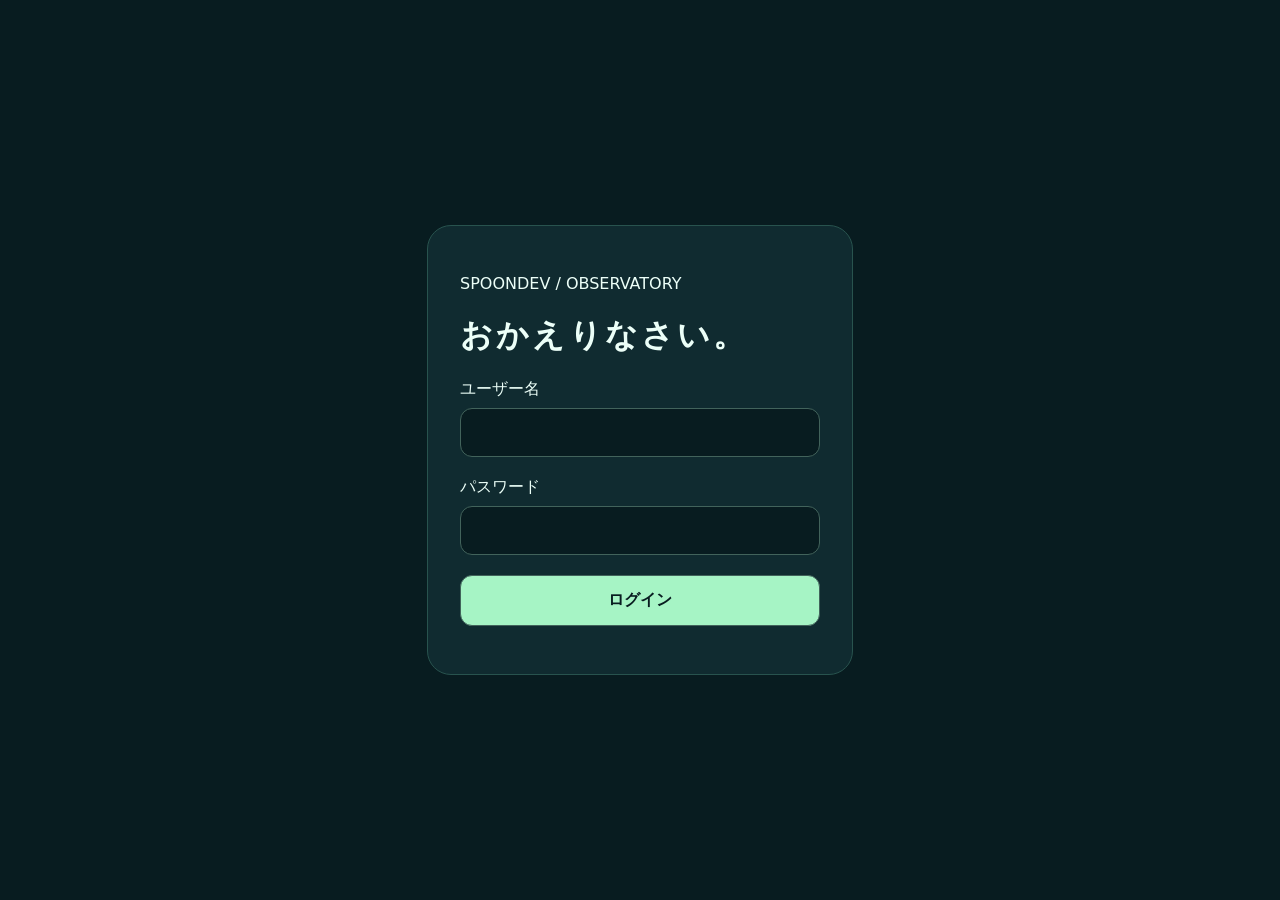
==== spoondev/static/login.html @ 24271804 "Add isolated accounts and authenticated Mac trial publishing" ====
<!doctype html><html lang="ja"><meta charset="utf-8"><meta name="viewport" content="width=device-width,initial-scale=1"><title>SpoonDev · Login</title><style>body{background:#081c20;color:#ecfff8;font:16px system-ui;margin:0;display:grid;min-height:100dvh;place-items:center}main{max-width:360px;width:80%;padding:32px;background:#102b30;border:1px solid #28534e;border-radius:24px}h1{letter-spacing:.1em}label{display:block;margin:20px 0}input,button{box-sizing:border-box;width:100%;padding:14px;border-radius:12px;border:1px solid #42635b;font:inherit}input{margin-top:8px;background:#081c20;color:white}button{background:#a6f4c5;color:#081c20;font-weight:bold;cursor:pointer}#error{color:#ffaaaa}</style><main><p>SPOONDEV / OBSERVATORY</p><h1>おかえりなさい。</h1><form id="login"><label>ユーザー名<input id="username" autocomplete="username" required maxlength="64"></label><label>パスワード<input id="password" type="password" autocomplete="current-password" required maxlength="1024"></label><button>ログイン</button><p id="error" role="alert"></p></form></main><script>document.querySelector('form').onsubmit=async e=>{e.preventDefault();const b=document.querySelector('button');b.disabled=true;try{const r=await fetch('/api/login',{method:'POST',headers:{'Content-Type':'application/json'},body:JSON.stringify({username:document.querySelector('#username').value,password:document.querySelector('#password').value})});const d=await r.json();if(!r.ok)throw Error(d.error);location.replace('/')}catch(e){document.querySelector('#error').textContent=e.message}finally{b.disabled=false}};</script></html>
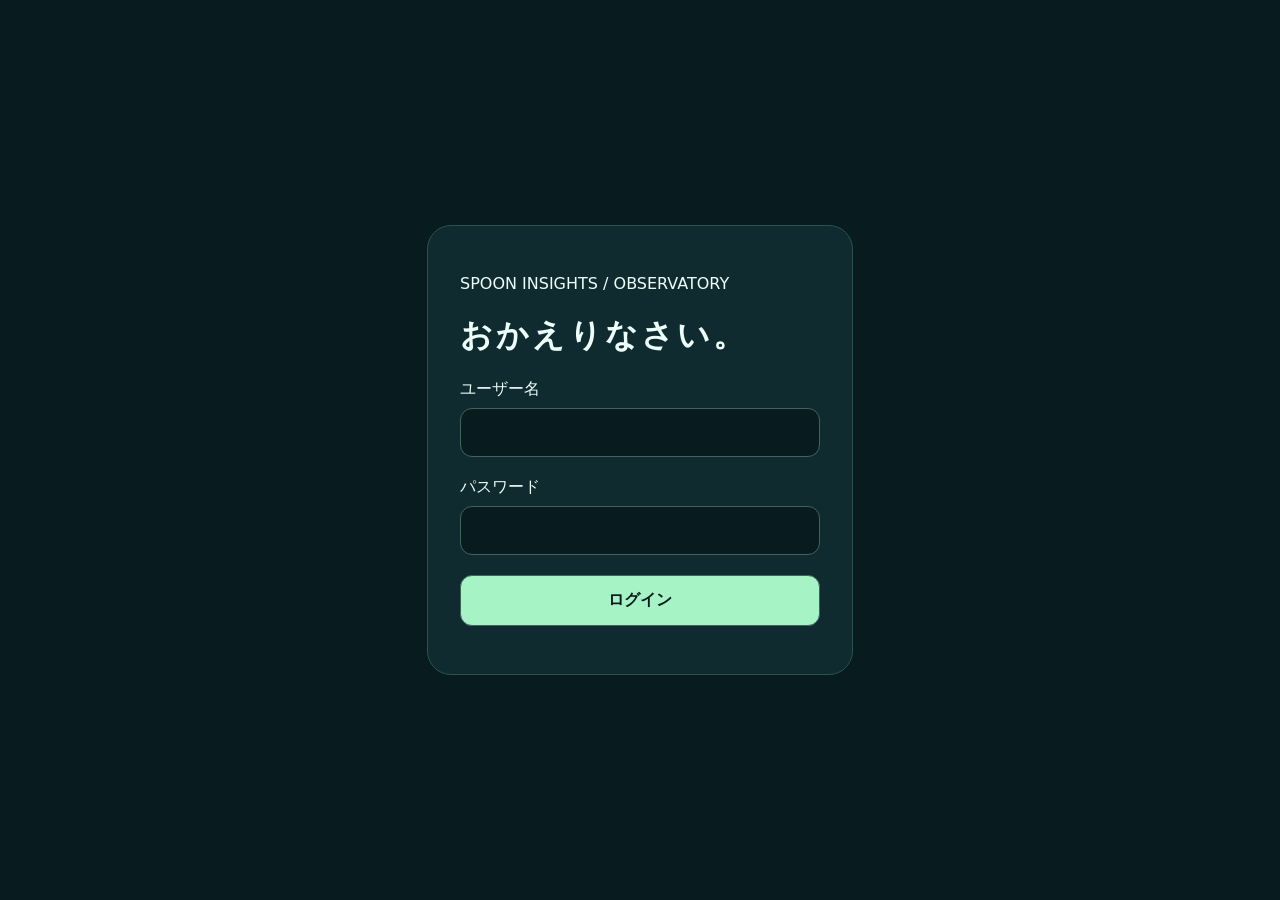
==== commit c5e9a8c3: "Use Spoon Insights as the product display name" ====
--- a/spoondev/static/login.html
+++ b/spoondev/static/login.html
@@ -1 +1 @@
-<!doctype html><html lang="ja"><meta charset="utf-8"><meta name="viewport" content="width=device-width,initial-scale=1"><title>SpoonDev · Login</title><style>body{background:#081c20;color:#ecfff8;font:16px system-ui;margin:0;display:grid;min-height:100dvh;place-items:center}main{max-width:360px;width:80%;padding:32px;background:#102b30;border:1px solid #28534e;border-radius:24px}h1{letter-spacing:.1em}label{display:block;margin:20px 0}input,button{box-sizing:border-box;width:100%;padding:14px;border-radius:12px;border:1px solid #42635b;font:inherit}input{margin-top:8px;background:#081c20;color:white}button{background:#a6f4c5;color:#081c20;font-weight:bold;cursor:pointer}#error{color:#ffaaaa}</style><main><p>SPOONDEV / OBSERVATORY</p><h1>おかえりなさい。</h1><form id="login"><label>ユーザー名<input id="username" autocomplete="username" required maxlength="64"></label><label>パスワード<input id="password" type="password" autocomplete="current-password" required maxlength="1024"></label><button>ログイン</button><p id="error" role="alert"></p></form></main><script>document.querySelector('form').onsubmit=async e=>{e.preventDefault();const b=document.querySelector('button');b.disabled=true;try{const r=await fetch('/api/login',{method:'POST',headers:{'Content-Type':'application/json'},body:JSON.stringify({username:document.querySelector('#username').value,password:document.querySelector('#password').value})});const d=await r.json();if(!r.ok)throw Error(d.error);location.replace('/')}catch(e){document.querySelector('#error').textContent=e.message}finally{b.disabled=false}};</script></html>
+<!doctype html><html lang="ja"><meta charset="utf-8"><meta name="viewport" content="width=device-width,initial-scale=1"><title>Spoon Insights · Login</title><style>body{background:#081c20;color:#ecfff8;font:16px system-ui;margin:0;display:grid;min-height:100dvh;place-items:center}main{max-width:360px;width:80%;padding:32px;background:#102b30;border:1px solid #28534e;border-radius:24px}h1{letter-spacing:.1em}label{display:block;margin:20px 0}input,button{box-sizing:border-box;width:100%;padding:14px;border-radius:12px;border:1px solid #42635b;font:inherit}input{margin-top:8px;background:#081c20;color:white}button{background:#a6f4c5;color:#081c20;font-weight:bold;cursor:pointer}#error{color:#ffaaaa}</style><main><p>SPOON INSIGHTS / OBSERVATORY</p><h1>おかえりなさい。</h1><form id="login"><label>ユーザー名<input id="username" autocomplete="username" required maxlength="64"></label><label>パスワード<input id="password" type="password" autocomplete="current-password" required maxlength="1024"></label><button>ログイン</button><p id="error" role="alert"></p></form></main><script>document.querySelector('form').onsubmit=async e=>{e.preventDefault();const b=document.querySelector('button');b.disabled=true;try{const r=await fetch('/api/login',{method:'POST',headers:{'Content-Type':'application/json'},body:JSON.stringify({username:document.querySelector('#username').value,password:document.querySelector('#password').value})});const d=await r.json();if(!r.ok)throw Error(d.error);location.replace('/')}catch(e){document.querySelector('#error').textContent=e.message}finally{b.disabled=false}};</script></html>
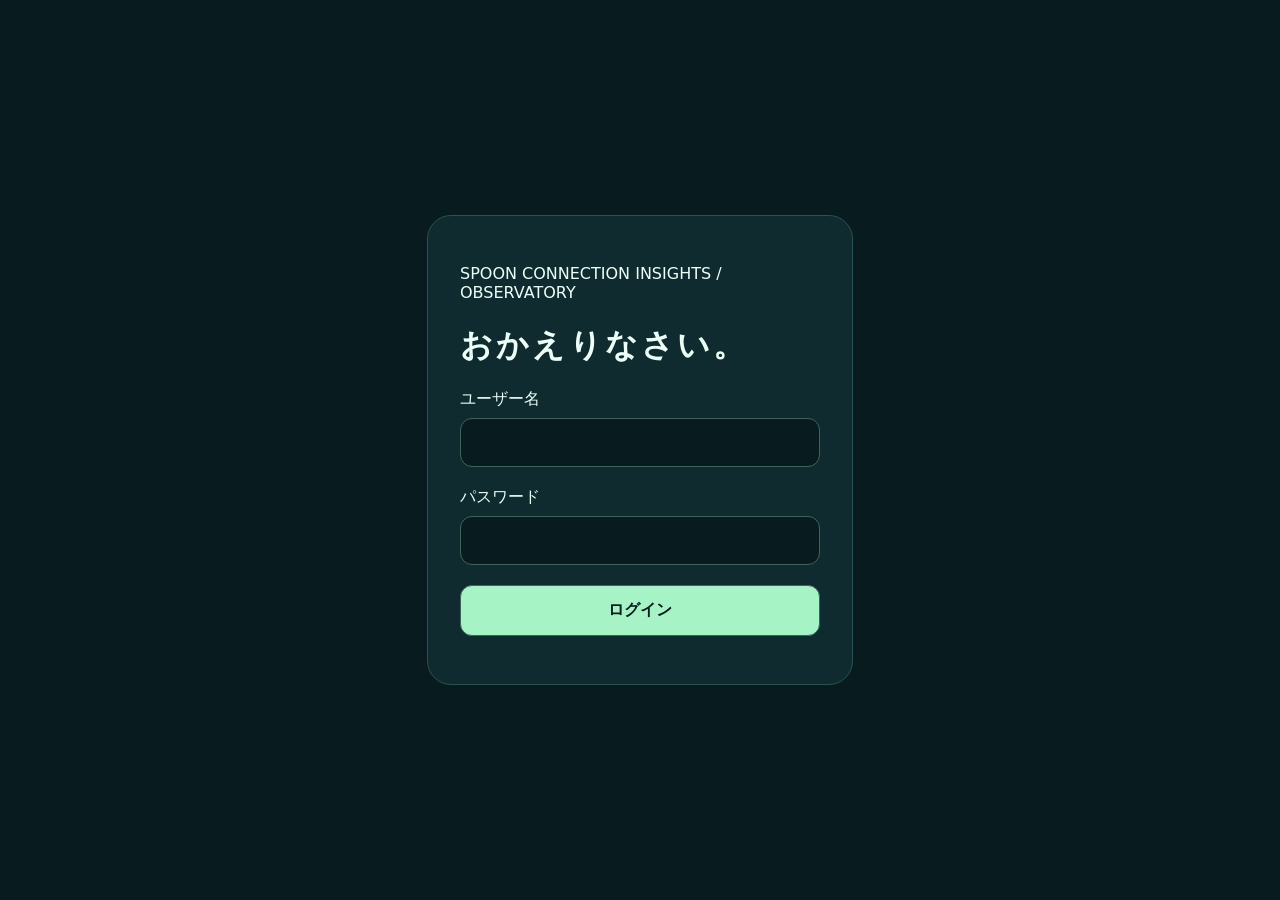
==== commit 8a4fcc36: "Brand SCI and reload public web without restarting the tunnel" ====
--- a/spoondev/static/login.html
+++ b/spoondev/static/login.html
@@ -1 +1 @@
-<!doctype html><html lang="ja"><meta charset="utf-8"><meta name="viewport" content="width=device-width,initial-scale=1"><title>Spoon Insights · Login</title><style>body{background:#081c20;color:#ecfff8;font:16px system-ui;margin:0;display:grid;min-height:100dvh;place-items:center}main{max-width:360px;width:80%;padding:32px;background:#102b30;border:1px solid #28534e;border-radius:24px}h1{letter-spacing:.1em}label{display:block;margin:20px 0}input,button{box-sizing:border-box;width:100%;padding:14px;border-radius:12px;border:1px solid #42635b;font:inherit}input{margin-top:8px;background:#081c20;color:white}button{background:#a6f4c5;color:#081c20;font-weight:bold;cursor:pointer}#error{color:#ffaaaa}</style><main><p>SPOON INSIGHTS / OBSERVATORY</p><h1>おかえりなさい。</h1><form id="login"><label>ユーザー名<input id="username" autocomplete="username" required maxlength="64"></label><label>パスワード<input id="password" type="password" autocomplete="current-password" required maxlength="1024"></label><button>ログイン</button><p id="error" role="alert"></p></form></main><script>document.querySelector('form').onsubmit=async e=>{e.preventDefault();const b=document.querySelector('button');b.disabled=true;try{const r=await fetch('/api/login',{method:'POST',headers:{'Content-Type':'application/json'},body:JSON.stringify({username:document.querySelector('#username').value,password:document.querySelector('#password').value})});const d=await r.json();if(!r.ok)throw Error(d.error);location.replace('/')}catch(e){document.querySelector('#error').textContent=e.message}finally{b.disabled=false}};</script></html>
+<!doctype html><html lang="ja"><meta charset="utf-8"><meta name="viewport" content="width=device-width,initial-scale=1"><title>Spoon Connection Insights · Login</title><style>body{background:#081c20;color:#ecfff8;font:16px system-ui;margin:0;display:grid;min-height:100dvh;place-items:center}main{max-width:360px;width:80%;padding:32px;background:#102b30;border:1px solid #28534e;border-radius:24px}h1{letter-spacing:.1em}label{display:block;margin:20px 0}input,button{box-sizing:border-box;width:100%;padding:14px;border-radius:12px;border:1px solid #42635b;font:inherit}input{margin-top:8px;background:#081c20;color:white}button{background:#a6f4c5;color:#081c20;font-weight:bold;cursor:pointer}#error{color:#ffaaaa}</style><main><p>SPOON CONNECTION INSIGHTS / OBSERVATORY</p><h1>おかえりなさい。</h1><form id="login"><label>ユーザー名<input id="username" autocomplete="username" required maxlength="64"></label><label>パスワード<input id="password" type="password" autocomplete="current-password" required maxlength="1024"></label><button>ログイン</button><p id="error" role="alert"></p></form></main><script>document.querySelector('form').onsubmit=async e=>{e.preventDefault();const b=document.querySelector('button');b.disabled=true;try{const r=await fetch('/api/login',{method:'POST',headers:{'Content-Type':'application/json'},body:JSON.stringify({username:document.querySelector('#username').value,password:document.querySelector('#password').value})});const d=await r.json();if(!r.ok)throw Error(d.error);location.replace('/')}catch(e){document.querySelector('#error').textContent=e.message}finally{b.disabled=false}};</script></html>
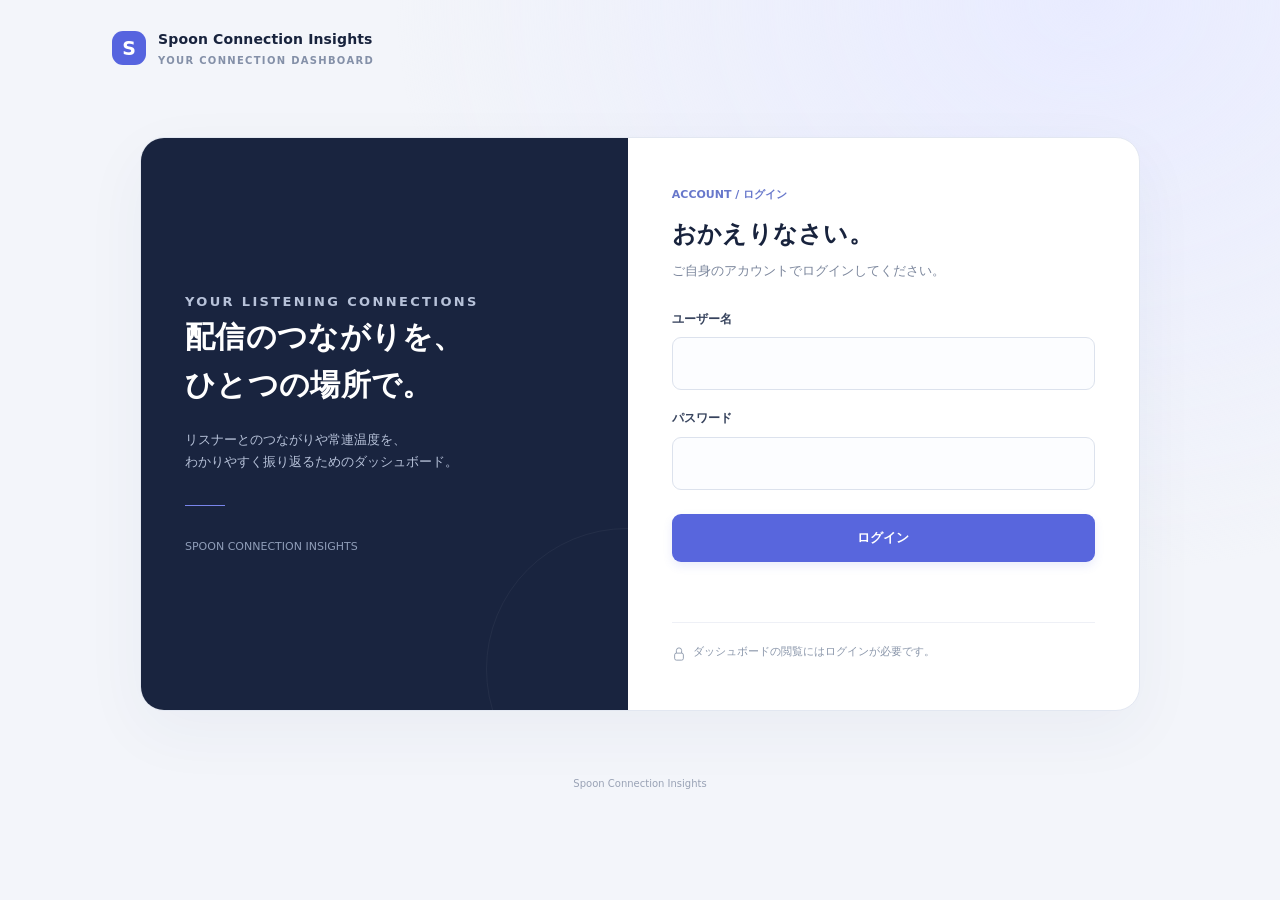
==== commit 97424910: "feat: add v0.2 broadcaster workspace and account settings" ====
--- a/spoondev/static/login.html
+++ b/spoondev/static/login.html
@@ -1 +1,3 @@
-<!doctype html><html lang="ja"><meta charset="utf-8"><meta name="viewport" content="width=device-width,initial-scale=1"><title>Spoon Connection Insights · Login</title><style>body{background:#081c20;color:#ecfff8;font:16px system-ui;margin:0;display:grid;min-height:100dvh;place-items:center}main{max-width:360px;width:80%;padding:32px;background:#102b30;border:1px solid #28534e;border-radius:24px}h1{letter-spacing:.1em}label{display:block;margin:20px 0}input,button{box-sizing:border-box;width:100%;padding:14px;border-radius:12px;border:1px solid #42635b;font:inherit}input{margin-top:8px;background:#081c20;color:white}button{background:#a6f4c5;color:#081c20;font-weight:bold;cursor:pointer}#error{color:#ffaaaa}</style><main><p>SPOON CONNECTION INSIGHTS / OBSERVATORY</p><h1>おかえりなさい。</h1><form id="login"><label>ユーザー名<input id="username" autocomplete="username" required maxlength="64"></label><label>パスワード<input id="password" type="password" autocomplete="current-password" required maxlength="1024"></label><button>ログイン</button><p id="error" role="alert"></p></form></main><script>document.querySelector('form').onsubmit=async e=>{e.preventDefault();const b=document.querySelector('button');b.disabled=true;try{const r=await fetch('/api/login',{method:'POST',headers:{'Content-Type':'application/json'},body:JSON.stringify({username:document.querySelector('#username').value,password:document.querySelector('#password').value})});const d=await r.json();if(!r.ok)throw Error(d.error);location.replace('/')}catch(e){document.querySelector('#error').textContent=e.message}finally{b.disabled=false}};</script></html>
+<!doctype html>
+<html lang="ja"><head><meta charset="utf-8"><meta name="viewport" content="width=device-width,initial-scale=1"><title>Spoon Connection Insights · ログイン</title><style>*{box-sizing:border-box}body{margin:0;background:#f3f5fa;color:#18233d;font-family:Inter,"Noto Sans JP","Hiragino Kaku Gothic ProN",Meiryo,system-ui,sans-serif;font-size:15px;line-height:1.7;min-height:100dvh}body:before{content:"";position:fixed;inset:0;background:radial-gradient(ellipse at 85% 0%,#e8ebff 0,transparent 45%);pointer-events:none}header{position:relative;max-width:1120px;margin:auto;padding:28px 32px;display:flex;align-items:center;gap:12px}.mark{height:34px;width:34px;display:grid;place-items:center;border-radius:11px;color:white;background:#5664df;font-weight:800;font-size:19px}.brand{font-size:14px;font-weight:750;letter-spacing:.01em}.brand small{display:block;color:#8490a8;font-size:10px;letter-spacing:.13em;font-weight:600}main{position:relative;max-width:1000px;margin:40px auto 64px;display:grid;grid-template-columns:1fr 1.05fr;background:#fff;border:1px solid #e2e7f1;border-radius:24px;overflow:hidden;box-shadow:0 20px 65px #2638660c}.intro{background:#19243f;color:#fff;padding:56px 44px;display:flex;flex-direction:column;justify-content:center;position:relative;overflow:hidden}.intro:before{content:"";width:280px;height:280px;border:1px solid #ffffff0c;border-radius:50%;position:absolute;right:-140px;bottom:-100px}.eyebrow{font-size:10px;letter-spacing:.18em;font-weight:700;color:#a9b3ff;margin:0 0 24px}.intro h2{font-size:30px;line-height:1.6;font-weight:650;letter-spacing:.01em;margin:0 0 20px}.intro p{color:#b7c2d9;font-size:13px;margin:0;max-width:330px}.intro .line{height:1px;width:40px;background:#7985eb;margin:32px 0}.footnote{color:#8f9db8!important;font-size:11px!important}.form-panel{padding:48px 44px}.step{font-size:11px;color:#6878cb;font-weight:700;margin:0 0 12px}h1{font-size:24px;letter-spacing:.01em;line-height:1.5;margin:0 0 8px}.description{font-size:13px;color:#7b869c;margin:0 0 26px}label{display:block;margin:18px 0;color:#37435d;font-size:12px;font-weight:650}input{display:block;width:100%;margin-top:8px;padding:12px 14px;border:1px solid #dce2ed;border-radius:9px;background:#fcfdff;color:#18233d;font:inherit;font-size:16px;transition:border-color .15s,box-shadow .15s}input:hover{border-color:#b9c3d8}input:focus{outline:none;border-color:#6876df;box-shadow:0 0 0 3px #6876df1a}button{border:0;border-radius:9px;width:100%;padding:13px 16px;background:#5866dd;color:white;font:inherit;font-size:13px;font-weight:700;cursor:pointer;margin-top:6px;box-shadow:0 4px 10px #5866dd20}button:hover{background:#4a58cb}button:focus-visible{outline:3px solid #adb6ff;outline-offset:3px}button:disabled{cursor:wait;opacity:.65}.hint{font-size:11px;color:#8792a8;margin:14px 0 0}#error{font-size:12px;color:#b73550;margin:16px 0 0;overflow-wrap:anywhere;min-height:20px}.privacy{font-size:11px;color:#8a96aa;display:flex;align-items:flex-start;gap:7px;margin-top:24px;padding-top:20px;border-top:1px solid #eef0f6}.privacy svg{flex:0 0 14px;margin-top:3px}footer{position:relative;color:#99a2b5;text-align:center;font-size:10px;margin:0 16px 28px}@media(max-width:760px){header{padding:20px 24px}main{margin:16px 24px 28px;max-width:460px;grid-template-columns:1fr;border-radius:18px}.intro{padding:25px 28px}.intro h2{font-size:21px;margin:0 0 8px}.intro .eyebrow{margin-bottom:12px;font-size:9px}.intro .line,.intro .footnote{display:none}.intro p{font-size:12px}.form-panel{padding:30px 28px}h1{font-size:22px}.description{margin-bottom:22px}}@media(max-width:360px){header{padding:16px}.brand{font-size:12px}main{margin:10px 14px 24px}.intro{padding:23px}.form-panel{padding:26px 23px}.intro h2{font-size:20px}h1{font-size:20px}}</style></head>
+<body><header><span class="mark" aria-hidden="true">S</span><div class="brand">Spoon Connection Insights<small>YOUR CONNECTION DASHBOARD</small></div></header><main><section class="intro"><p class="eyebrow">YOUR LISTENING CONNECTIONS</p><h2>配信のつながりを、<br>ひとつの場所で。</h2><p>リスナーとのつながりや常連温度を、<br>わかりやすく振り返るためのダッシュボード。</p><div class="line"></div><p class="footnote">SPOON CONNECTION INSIGHTS</p></section><section class="form-panel"><p class="step">ACCOUNT / ログイン</p><h1>おかえりなさい。</h1><p class="description">ご自身のアカウントでログインしてください。</p><form id="login"><label for="username">ユーザー名<input id="username" autocomplete="username" required maxlength="64"></label><label for="password">パスワード<input id="password" type="password" autocomplete="current-password" required maxlength="1024"></label><button type="submit">ログイン</button><p id="error" role="alert" aria-live="polite"></p></form><div class="privacy"><svg width="14" height="16" viewBox="0 0 16 18" fill="none" aria-hidden="true"><rect x="3" y="8" width="10" height="8" rx="2" stroke="currentColor"/><path d="M5 8V5a3 3 0 016 0v3" stroke="currentColor"/></svg><span>ダッシュボードの閲覧にはログインが必要です。</span></div></section></main><footer>Spoon Connection Insights</footer><script>document.querySelector('form').onsubmit=async e=>{e.preventDefault();const b=document.querySelector('button');b.disabled=true;try{const r=await fetch('/api/login',{method:'POST',headers:{'Content-Type':'application/json'},body:JSON.stringify({username:document.querySelector('#username').value,password:document.querySelector('#password').value})});const d=await r.json();if(!r.ok)throw Error(d.error);location.replace('/')}catch(e){document.querySelector('#error').textContent=e.message}finally{b.disabled=false}};</script></body></html>
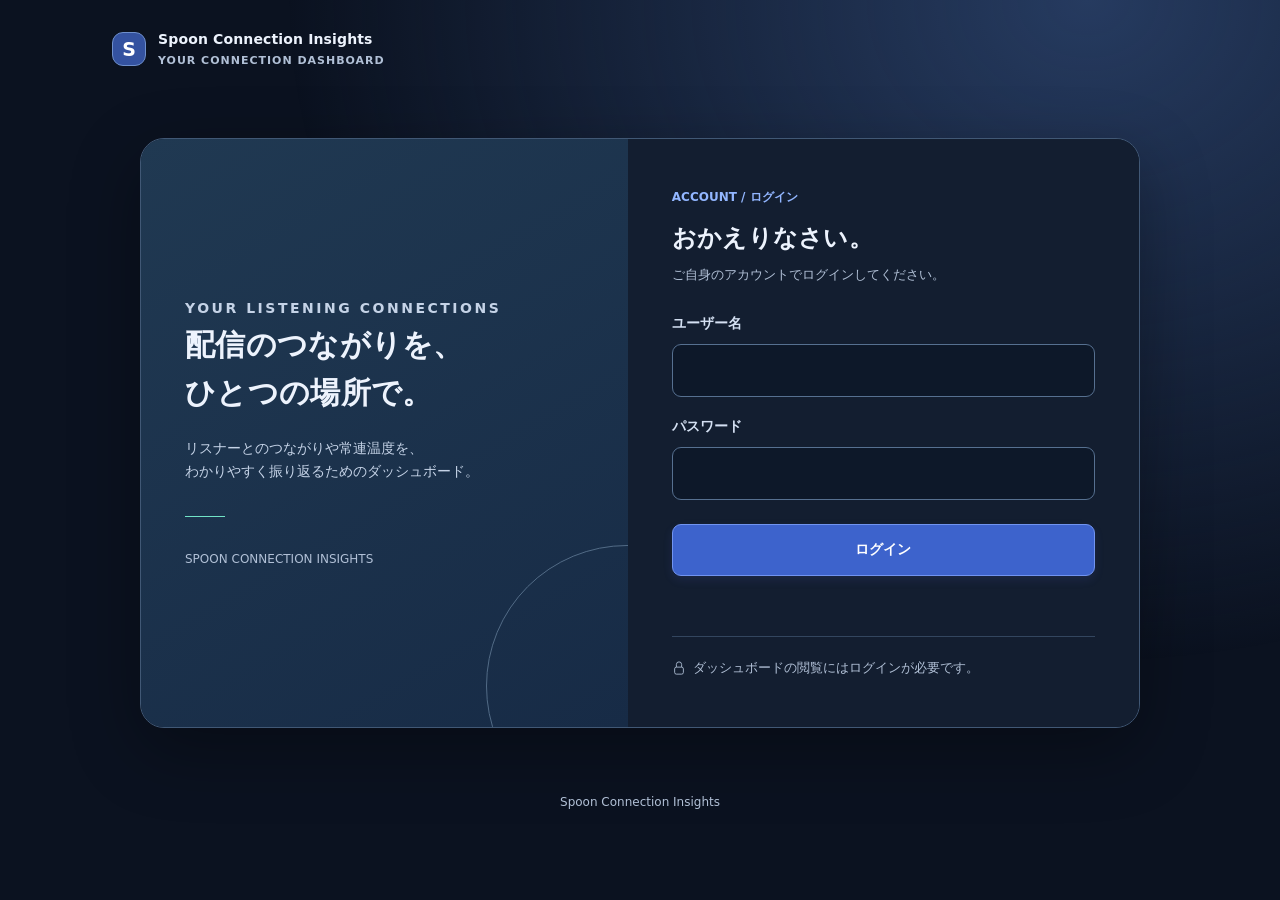
==== commit 34c4f6e2: "Add compact listener UI and personal hourly analytics for v0.2.2" ====
--- a/spoondev/static/login.html
+++ b/spoondev/static/login.html
@@ -1,3 +1,33 @@
 <!doctype html>
-<html lang="ja"><head><meta charset="utf-8"><meta name="viewport" content="width=device-width,initial-scale=1"><title>Spoon Connection Insights · ログイン</title><style>*{box-sizing:border-box}body{margin:0;background:#f3f5fa;color:#18233d;font-family:Inter,"Noto Sans JP","Hiragino Kaku Gothic ProN",Meiryo,system-ui,sans-serif;font-size:15px;line-height:1.7;min-height:100dvh}body:before{content:"";position:fixed;inset:0;background:radial-gradient(ellipse at 85% 0%,#e8ebff 0,transparent 45%);pointer-events:none}header{position:relative;max-width:1120px;margin:auto;padding:28px 32px;display:flex;align-items:center;gap:12px}.mark{height:34px;width:34px;display:grid;place-items:center;border-radius:11px;color:white;background:#5664df;font-weight:800;font-size:19px}.brand{font-size:14px;font-weight:750;letter-spacing:.01em}.brand small{display:block;color:#8490a8;font-size:10px;letter-spacing:.13em;font-weight:600}main{position:relative;max-width:1000px;margin:40px auto 64px;display:grid;grid-template-columns:1fr 1.05fr;background:#fff;border:1px solid #e2e7f1;border-radius:24px;overflow:hidden;box-shadow:0 20px 65px #2638660c}.intro{background:#19243f;color:#fff;padding:56px 44px;display:flex;flex-direction:column;justify-content:center;position:relative;overflow:hidden}.intro:before{content:"";width:280px;height:280px;border:1px solid #ffffff0c;border-radius:50%;position:absolute;right:-140px;bottom:-100px}.eyebrow{font-size:10px;letter-spacing:.18em;font-weight:700;color:#a9b3ff;margin:0 0 24px}.intro h2{font-size:30px;line-height:1.6;font-weight:650;letter-spacing:.01em;margin:0 0 20px}.intro p{color:#b7c2d9;font-size:13px;margin:0;max-width:330px}.intro .line{height:1px;width:40px;background:#7985eb;margin:32px 0}.footnote{color:#8f9db8!important;font-size:11px!important}.form-panel{padding:48px 44px}.step{font-size:11px;color:#6878cb;font-weight:700;margin:0 0 12px}h1{font-size:24px;letter-spacing:.01em;line-height:1.5;margin:0 0 8px}.description{font-size:13px;color:#7b869c;margin:0 0 26px}label{display:block;margin:18px 0;color:#37435d;font-size:12px;font-weight:650}input{display:block;width:100%;margin-top:8px;padding:12px 14px;border:1px solid #dce2ed;border-radius:9px;background:#fcfdff;color:#18233d;font:inherit;font-size:16px;transition:border-color .15s,box-shadow .15s}input:hover{border-color:#b9c3d8}input:focus{outline:none;border-color:#6876df;box-shadow:0 0 0 3px #6876df1a}button{border:0;border-radius:9px;width:100%;padding:13px 16px;background:#5866dd;color:white;font:inherit;font-size:13px;font-weight:700;cursor:pointer;margin-top:6px;box-shadow:0 4px 10px #5866dd20}button:hover{background:#4a58cb}button:focus-visible{outline:3px solid #adb6ff;outline-offset:3px}button:disabled{cursor:wait;opacity:.65}.hint{font-size:11px;color:#8792a8;margin:14px 0 0}#error{font-size:12px;color:#b73550;margin:16px 0 0;overflow-wrap:anywhere;min-height:20px}.privacy{font-size:11px;color:#8a96aa;display:flex;align-items:flex-start;gap:7px;margin-top:24px;padding-top:20px;border-top:1px solid #eef0f6}.privacy svg{flex:0 0 14px;margin-top:3px}footer{position:relative;color:#99a2b5;text-align:center;font-size:10px;margin:0 16px 28px}@media(max-width:760px){header{padding:20px 24px}main{margin:16px 24px 28px;max-width:460px;grid-template-columns:1fr;border-radius:18px}.intro{padding:25px 28px}.intro h2{font-size:21px;margin:0 0 8px}.intro .eyebrow{margin-bottom:12px;font-size:9px}.intro .line,.intro .footnote{display:none}.intro p{font-size:12px}.form-panel{padding:30px 28px}h1{font-size:22px}.description{margin-bottom:22px}}@media(max-width:360px){header{padding:16px}.brand{font-size:12px}main{margin:10px 14px 24px}.intro{padding:23px}.form-panel{padding:26px 23px}.intro h2{font-size:20px}h1{font-size:20px}}</style></head>
+<html lang="ja"><head><meta charset="utf-8"><meta name="viewport" content="width=device-width,initial-scale=1"><title>Spoon Connection Insights · ログイン</title><style>*{box-sizing:border-box}body{margin:0;background:#f3f5fa;color:#18233d;font-family:Inter,"Noto Sans JP","Hiragino Kaku Gothic ProN",Meiryo,system-ui,sans-serif;font-size:15px;line-height:1.7;min-height:100dvh}body:before{content:"";position:fixed;inset:0;background:radial-gradient(ellipse at 85% 0%,#e8ebff 0,transparent 45%);pointer-events:none}header{position:relative;max-width:1120px;margin:auto;padding:28px 32px;display:flex;align-items:center;gap:12px}.mark{height:34px;width:34px;display:grid;place-items:center;border-radius:11px;color:white;background:#5664df;font-weight:800;font-size:19px}.brand{font-size:14px;font-weight:750;letter-spacing:.01em}.brand small{display:block;color:#8490a8;font-size:10px;letter-spacing:.13em;font-weight:600}main{position:relative;max-width:1000px;margin:40px auto 64px;display:grid;grid-template-columns:1fr 1.05fr;background:#fff;border:1px solid #e2e7f1;border-radius:24px;overflow:hidden;box-shadow:0 20px 65px #2638660c}.intro{background:#19243f;color:#fff;padding:56px 44px;display:flex;flex-direction:column;justify-content:center;position:relative;overflow:hidden}.intro:before{content:"";width:280px;height:280px;border:1px solid #ffffff0c;border-radius:50%;position:absolute;right:-140px;bottom:-100px}.eyebrow{font-size:10px;letter-spacing:.18em;font-weight:700;color:#a9b3ff;margin:0 0 24px}.intro h2{font-size:30px;line-height:1.6;font-weight:650;letter-spacing:.01em;margin:0 0 20px}.intro p{color:#b7c2d9;font-size:13px;margin:0;max-width:330px}.intro .line{height:1px;width:40px;background:#7985eb;margin:32px 0}.footnote{color:#8f9db8!important;font-size:11px!important}.form-panel{padding:48px 44px}.step{font-size:11px;color:#6878cb;font-weight:700;margin:0 0 12px}h1{font-size:24px;letter-spacing:.01em;line-height:1.5;margin:0 0 8px}.description{font-size:13px;color:#7b869c;margin:0 0 26px}label{display:block;margin:18px 0;color:#37435d;font-size:12px;font-weight:650}input{display:block;width:100%;margin-top:8px;padding:12px 14px;border:1px solid #dce2ed;border-radius:9px;background:#fcfdff;color:#18233d;font:inherit;font-size:16px;transition:border-color .15s,box-shadow .15s}input:hover{border-color:#b9c3d8}input:focus{outline:none;border-color:#6876df;box-shadow:0 0 0 3px #6876df1a}button{border:0;border-radius:9px;width:100%;padding:13px 16px;background:#5866dd;color:white;font:inherit;font-size:13px;font-weight:700;cursor:pointer;margin-top:6px;box-shadow:0 4px 10px #5866dd20}button:hover{background:#4a58cb}button:focus-visible{outline:3px solid #adb6ff;outline-offset:3px}button:disabled{cursor:wait;opacity:.65}.hint{font-size:11px;color:#8792a8;margin:14px 0 0}#error{font-size:12px;color:#b73550;margin:16px 0 0;overflow-wrap:anywhere;min-height:20px}.privacy{font-size:11px;color:#8a96aa;display:flex;align-items:flex-start;gap:7px;margin-top:24px;padding-top:20px;border-top:1px solid #eef0f6}.privacy svg{flex:0 0 14px;margin-top:3px}footer{position:relative;color:#99a2b5;text-align:center;font-size:10px;margin:0 16px 28px}@media(max-width:760px){header{padding:20px 24px}main{margin:16px 24px 28px;max-width:460px;grid-template-columns:1fr;border-radius:18px}.intro{padding:25px 28px}.intro h2{font-size:21px;margin:0 0 8px}.intro .eyebrow{margin-bottom:12px;font-size:9px}.intro .line,.intro .footnote{display:none}.intro p{font-size:12px}.form-panel{padding:30px 28px}h1{font-size:22px}.description{margin-bottom:22px}}@media(max-width:360px){header{padding:16px}.brand{font-size:12px}main{margin:10px 14px 24px}.intro{padding:23px}.form-panel{padding:26px 23px}.intro h2{font-size:20px}h1{font-size:20px}}
+/* v0.2.2 matches the dashboard without loading authenticated assets. */
+:root{color-scheme:dark}
+body{background:#0b1220;color:#edf3fd}
+body:before{background:radial-gradient(ellipse at 85% 0%,#263b60 0,transparent 52%)}
+.mark{background:#3452a0;border:1px solid #6e8fcc}
+.brand small{color:#b1c0d6;font-size:11px;letter-spacing:.09em}
+main{background:#131e30;border-color:#415875;box-shadow:0 22px 70px #0005}
+.intro{background:linear-gradient(150deg,#203952,#172b46);color:#edf3fd}
+.intro:before{border-color:#526b86}
+.eyebrow{color:#71e4c7;font-size:11px}
+.intro p{color:#c5d3e7;font-size:14px}
+.intro .line{background:#71e4c7}
+.footnote{color:#b1c0d6!important;font-size:12px!important}
+.form-panel{background:#131e30}
+.step{color:#92b6ff;font-size:12px}
+.description,.hint,.privacy{color:#b1c0d6;font-size:13px}
+label{color:#d4e0f2;font-size:14px}
+input{background:#0d1829;color:#edf3fd;border-color:#567090}
+input:hover{border-color:#829bbb}
+input:focus{border-color:#71e4c7;box-shadow:0 0 0 3px #71e4c72b}
+button{background:#3d63cc;border:1px solid #7194f0;color:#fff;font-size:14px;min-height:46px}
+button:hover{background:#4c74df}
+button:focus-visible{outline-color:#71e4c7}
+#error{color:#ffacb4;font-size:14px}
+.privacy{border-color:#33465f}
+footer{color:#b1c0d6;font-size:12px}
+@media(max-width:760px){header{padding:20px}.intro{padding:24px}.intro .eyebrow{font-size:11px}.intro p{font-size:13px}.form-panel{padding:28px 24px}.brand small{font-size:11px}main{margin:16px 20px 28px}.description{font-size:13px}}
+@media(max-width:360px){header{padding:16px}.brand{font-size:13px}.brand small{font-size:10px}main{margin:10px 12px 24px}.intro,.form-panel{padding:22px}.intro h2,h1{font-size:21px}}
+@media(prefers-reduced-motion:reduce){*{transition:none!important}}
+</style></head>
 <body><header><span class="mark" aria-hidden="true">S</span><div class="brand">Spoon Connection Insights<small>YOUR CONNECTION DASHBOARD</small></div></header><main><section class="intro"><p class="eyebrow">YOUR LISTENING CONNECTIONS</p><h2>配信のつながりを、<br>ひとつの場所で。</h2><p>リスナーとのつながりや常連温度を、<br>わかりやすく振り返るためのダッシュボード。</p><div class="line"></div><p class="footnote">SPOON CONNECTION INSIGHTS</p></section><section class="form-panel"><p class="step">ACCOUNT / ログイン</p><h1>おかえりなさい。</h1><p class="description">ご自身のアカウントでログインしてください。</p><form id="login"><label for="username">ユーザー名<input id="username" autocomplete="username" required maxlength="64"></label><label for="password">パスワード<input id="password" type="password" autocomplete="current-password" required maxlength="1024"></label><button type="submit">ログイン</button><p id="error" role="alert" aria-live="polite"></p></form><div class="privacy"><svg width="14" height="16" viewBox="0 0 16 18" fill="none" aria-hidden="true"><rect x="3" y="8" width="10" height="8" rx="2" stroke="currentColor"/><path d="M5 8V5a3 3 0 016 0v3" stroke="currentColor"/></svg><span>ダッシュボードの閲覧にはログインが必要です。</span></div></section></main><footer>Spoon Connection Insights</footer><script>document.querySelector('form').onsubmit=async e=>{e.preventDefault();const b=document.querySelector('button');b.disabled=true;try{const r=await fetch('/api/login',{method:'POST',headers:{'Content-Type':'application/json'},body:JSON.stringify({username:document.querySelector('#username').value,password:document.querySelector('#password').value})});const d=await r.json();if(!r.ok)throw Error(d.error);location.replace('/')}catch(e){document.querySelector('#error').textContent=e.message}finally{b.disabled=false}};</script></body></html>
